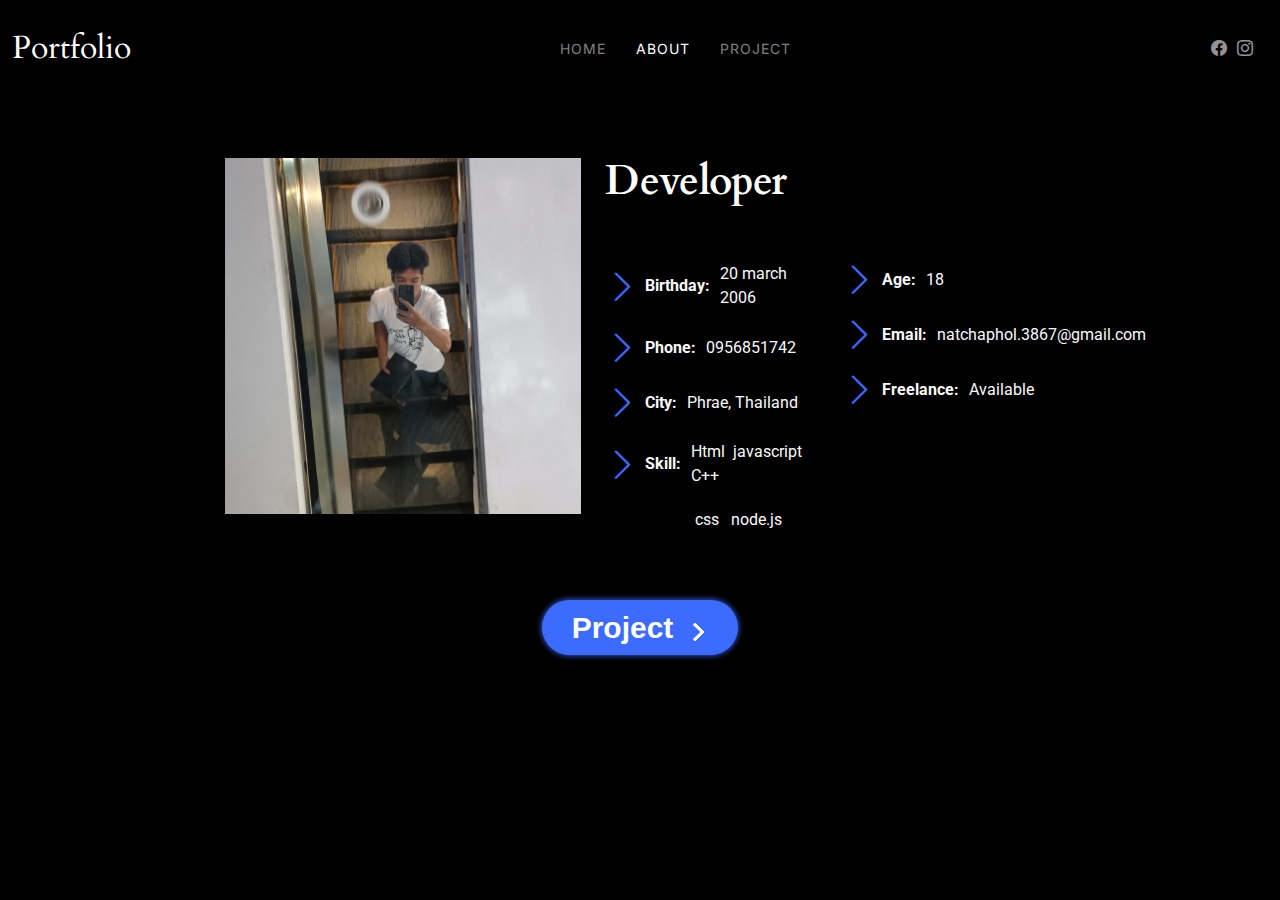
==== about.html @ f7622a94 "main" ====
<!DOCTYPE html>
<html lang="en">

<head>
  <meta charset="utf-8">
  <meta content="width=device-width, initial-scale=1.0" name="viewport">
  <title>Portfolio djuzee</title>
  <link href="assets/img/favicon.png" rel="icon">
  <link href="assets/img/apple-touch-icon.png" rel="apple-touch-icon">

  <link href="https://fonts.googleapis.com" rel="preconnect">
  <link href="https://fonts.gstatic.com" rel="preconnect" crossorigin>
  <link href="https://fonts.googleapis.com/css2?family=Roboto:ital,wght@0,100;0,300;0,400;0,500;0,700;0,900;1,100;1,300;1,400;1,500;1,700;1,900&family=Inter:wght@100;200;300;400;500;600;700;800;900&family=Cardo:ital,wght@0,400;0,700;1,400;1,700&display=swap" rel="stylesheet">

  <link href="assets/vendor/bootstrap/css/bootstrap.min.css" rel="stylesheet">
  <link href="assets/vendor/bootstrap-icons/bootstrap-icons.css" rel="stylesheet">
  <link href="assets/vendor/aos/aos.css" rel="stylesheet">
  <link href="assets/vendor/glightbox/css/glightbox.min.css" rel="stylesheet">
  <link href="assets/vendor/swiper/swiper-bundle.min.css" rel="stylesheet">

  <link href="assets/css/main.css" rel="stylesheet">

</head>

<body class="about-page">

  <header id="header" class="header d-flex align-items-center sticky-top">
    <div class="container-fluid position-relative d-flex align-items-center justify-content-between">

      <a href="index.html" class="logo d-flex align-items-center me-auto me-xl-0">

        <h1 class="sitename">Portfolio</h1>
      </a>

      <nav id="navmenu" class="navmenu">
        <ul>
          <li><a href="index.html">Home<br></a></li>
          <li><a href="about.html" class="active">About</a></li>
          <li><a href="gallery.html"><span>Project</span> </i></a>
        </ul>
        <i class="mobile-nav-toggle d-xl-none bi bi-list"></i>
      </nav>
      <div class="header-social-links">
        <a href="https://www.facebook.com/djuzeeremix/" class="facebook"><i class="bi bi-facebook"></i></a>
        <a href="https://www.instagram.com/djuzee_/" class="instagram"><i class="bi bi-instagram"></i></a>
      </div>
    </div>
  </header>

  <main class="main" >

   
    <section id="about" class="about section">

      <div class="container" data-aos="fade-up" data-aos-delay="100">

        <div class="row gy-4 justify-content-center">
          <div class="col-lg-4">
            <img src="assets/img/profile.webp" class="img-fluid" alt="">
          </div>
          <div class="col-lg-5 content">
            <h2>Developer</h2>
            <p class="fst-italic py-3">
            
            </p>
            <div class="row">
              <div class="col-lg-6">
                <ul>
                  <li><i class="bi bi-chevron-right"></i> <strong>Birthday:</strong> <span>20 march 2006</span></li>
                  <li><i class="bi bi-chevron-right"></i> <strong>Phone:</strong> <span>0956851742</span></li>
                  <li><i class="bi bi-chevron-right"></i> <strong>City:</strong> <span>Phrae, Thailand</span></li>
                  <li><i class="bi bi-chevron-right"></i> <strong>Skill:</strong> <span>Html &nbsp;javascript &nbsp; C++</li>
                  <li> <strong></strong> &nbsp; &nbsp; &nbsp; &nbsp; &nbsp; &nbsp; &nbsp; &nbsp; &nbsp; &nbsp; css  &nbsp; node.js</li>
                </ul>
              </div>
              <div class="col-lg-6">
                <ul>
                  <li><i class="bi bi-chevron-right"></i> <strong>Age:</strong> <span>18</span></li>
                  <li><i class="bi bi-chevron-right"></i> <strong>Email:</strong> <span>natchaphol.3867@gmail.com </span>                 </span></li>
                  <li><i class="bi bi-chevron-right"></i> <strong>Freelance:</strong> <span>Available</span></li>
                </ul>
              </div>
            </div>
            <p class="py-3">
            </p>
            <p class="m-0">
            </p>
          </div>
        </div>

      </div>
    
      <div class="btn-conteiner">
        <a class="btn-content" href="gallery.html" >
          <span class="btn-title">Project</span>
          <span class="icon-arrow">
            <svg width="50px" height="30px" viewBox="0 0 66 43" version="1.1" xmlns="http://www.w3.org/2000/svg" xmlns:xlink="http://www.w3.org/1999/xlink">
              <g id="arrow" stroke="none" stroke-width="1" fill="none" fill-rule="evenodd">
                <path id="arrow-icon-one" d="M40.1543933,3.89485454 L43.9763149,0.139296592 C44.1708311,-0.0518420739 44.4826329,-0.0518571125 44.6771675,0.139262789 L65.6916134,20.7848311 C66.0855801,21.1718824 66.0911863,21.8050225 65.704135,22.1989893 C65.7000188,22.2031791 65.6958657,22.2073326 65.6916762,22.2114492 L44.677098,42.8607841 C44.4825957,43.0519059 44.1708242,43.0519358 43.9762853,42.8608513 L40.1545186,39.1069479 C39.9575152,38.9134427 39.9546793,38.5968729 40.1481845,38.3998695 C40.1502893,38.3977268 40.1524132,38.395603 40.1545562,38.3934985 L56.9937789,21.8567812 C57.1908028,21.6632968 57.193672,21.3467273 57.0001876,21.1497035 C56.9980647,21.1475418 56.9959223,21.1453995 56.9937605,21.1432767 L40.1545208,4.60825197 C39.9574869,4.41477773 39.9546013,4.09820839 40.1480756,3.90117456 C40.1501626,3.89904911 40.1522686,3.89694235 40.1543933,3.89485454 Z" fill="#FFFFFF"></path>
                <path id="arrow-icon-two" d="M20.1543933,3.89485454 L23.9763149,0.139296592 C24.1708311,-0.0518420739 24.4826329,-0.0518571125 24.6771675,0.139262789 L45.6916134,20.7848311 C46.0855801,21.1718824 46.0911863,21.8050225 45.704135,22.1989893 C45.7000188,22.2031791 45.6958657,22.2073326 45.6916762,22.2114492 L24.677098,42.8607841 C24.4825957,43.0519059 24.1708242,43.0519358 23.9762853,42.8608513 L20.1545186,39.1069479 C19.9575152,38.9134427 19.9546793,38.5968729 20.1481845,38.3998695 C20.1502893,38.3977268 20.1524132,38.395603 20.1545562,38.3934985 L36.9937789,21.8567812 C37.1908028,21.6632968 37.193672,21.3467273 37.0001876,21.1497035 C36.9980647,21.1475418 36.9959223,21.1453995 36.9937605,21.1432767 L20.1545208,4.60825197 C19.9574869,4.41477773 19.9546013,4.09820839 20.1480756,3.90117456 C20.1501626,3.89904911 20.1522686,3.89694235 20.1543933,3.89485454 Z" fill="#FFFFFF"></path>
                <path id="arrow-icon-three" d="M0.154393339,3.89485454 L3.97631488,0.139296592 C4.17083111,-0.0518420739 4.48263286,-0.0518571125 4.67716753,0.139262789 L25.6916134,20.7848311 C26.0855801,21.1718824 26.0911863,21.8050225 25.704135,22.1989893 C25.7000188,22.2031791 25.6958657,22.2073326 25.6916762,22.2114492 L4.67709797,42.8607841 C4.48259567,43.0519059 4.17082418,43.0519358 3.97628526,42.8608513 L0.154518591,39.1069479 C-0.0424848215,38.9134427 -0.0453206733,38.5968729 0.148184538,38.3998695 C0.150289256,38.3977268 0.152413239,38.395603 0.154556228,38.3934985 L16.9937789,21.8567812 C17.1908028,21.6632968 17.193672,21.3467273 17.0001876,21.1497035 C16.9980647,21.1475418 16.9959223,21.1453995 16.9937605,21.1432767 L0.15452076,4.60825197 C-0.0425130651,4.41477773 -0.0453986756,4.09820839 0.148075568,3.90117456 C0.150162624,3.89904911 0.152268631,3.89694235 0.154393339,3.89485454 Z" fill="#FFFFFF"></path>
              </g>
            </svg>
          </span> 
        </a>
      </div>
      </div>

    </section>
  </main>

 

  <a href="#" id="scroll-top" class="scroll-top d-flex align-items-center justify-content-center"><i class="bi bi-arrow-up-short"></i></a>


  <script src="assets/vendor/bootstrap/js/bootstrap.bundle.min.js"></script>
  <script src="assets/vendor/php-email-form/validate.js"></script>
  <script src="assets/vendor/aos/aos.js"></script>
  <script src="assets/vendor/glightbox/js/glightbox.min.js"></script>
  <script src="assets/vendor/swiper/swiper-bundle.min.js"></script>

  <script src="assets/js/main.js"></script>

</body>

</html>
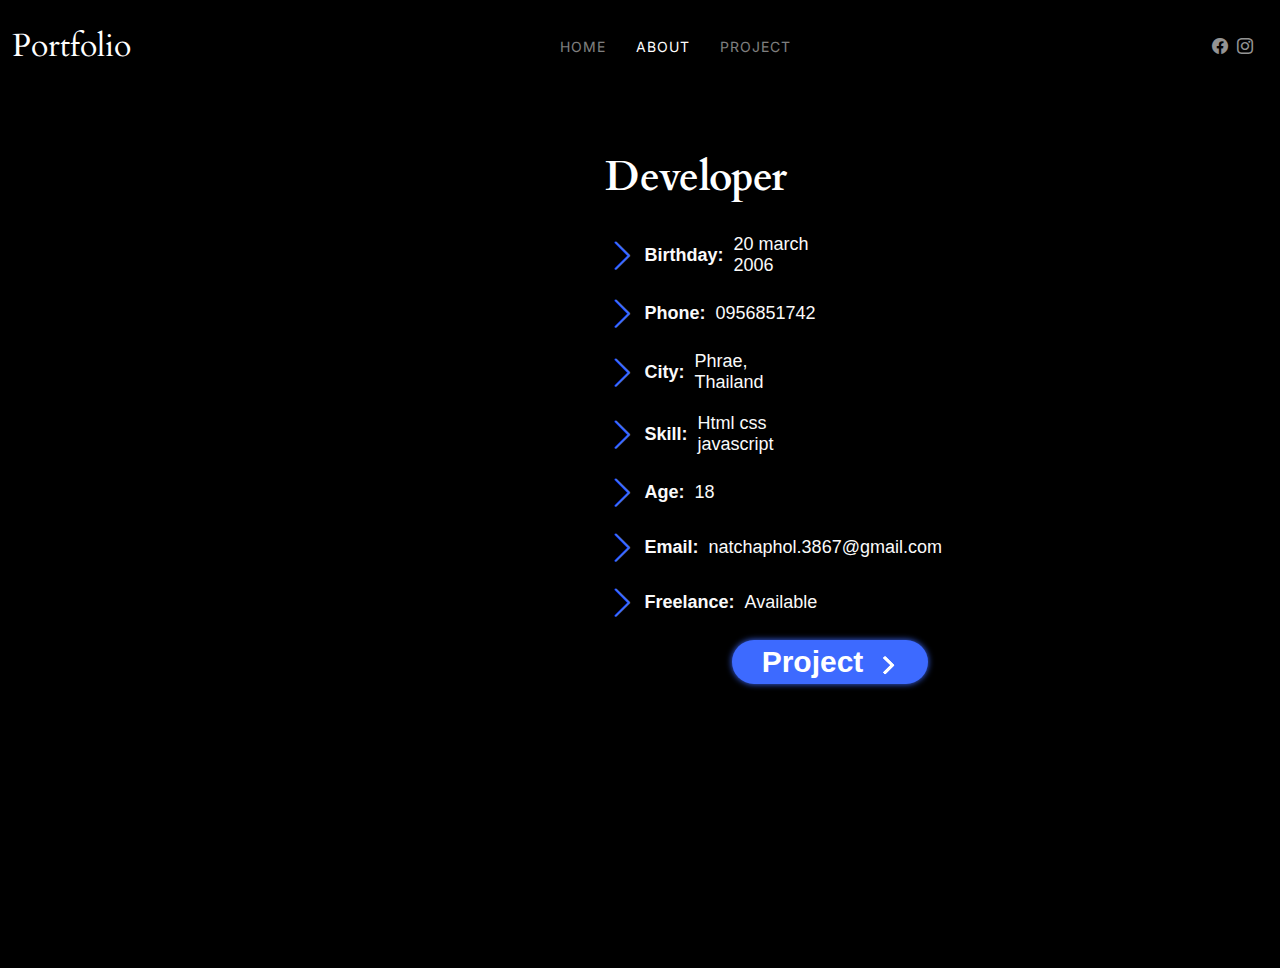
==== commit 83ab27bd: "update" ====
--- a/about.html
+++ b/about.html
@@ -56,7 +56,7 @@
 
         <div class="row gy-4 justify-content-center">
           <div class="col-lg-4">
-            <img src="assets/img/profile.webp" class="img-fluid" alt="">
+            <img src="assets/img/DSC06280.jpg"  class="img-fluid" alt="">
           </div>
           <div class="col-lg-5 content">
             <h2>Developer</h2>
@@ -64,32 +64,19 @@
             
             </p>
             <div class="row">
-              <div class="col-lg-6">
+              <div class="col-lg-6" style="font-size: large;">
                 <ul>
-                  <li><i class="bi bi-chevron-right"></i> <strong>Birthday:</strong> <span>20 march 2006</span></li>
+                  <li><i class="bi bi-chevron-right"></i> <strong >Birthday:</strong> <span>20 march 2006</span></li>
                   <li><i class="bi bi-chevron-right"></i> <strong>Phone:</strong> <span>0956851742</span></li>
                   <li><i class="bi bi-chevron-right"></i> <strong>City:</strong> <span>Phrae, Thailand</span></li>
-                  <li><i class="bi bi-chevron-right"></i> <strong>Skill:</strong> <span>Html &nbsp;javascript &nbsp; C++</li>
-                  <li> <strong></strong> &nbsp; &nbsp; &nbsp; &nbsp; &nbsp; &nbsp; &nbsp; &nbsp; &nbsp; &nbsp; css  &nbsp; node.js</li>
+                  <li><i class="bi bi-chevron-right"></i> <strong>Skill:</strong><br><br> <span>Html css javascript</span></li>
+                    <li><i class="bi bi-chevron-right"></i> <strong>Age:</strong> <span>18</span></li>
+                    <li><i class="bi bi-chevron-right"></i> <strong>Email:</strong> <span>natchaphol.3867@gmail.com </span>                 </span></li>
+                    <li><i class="bi bi-chevron-right"></i> <strong>Freelance:</strong> <span>Available</span></li>
                 </ul>
-              </div>
-              <div class="col-lg-6">
-                <ul>
-                  <li><i class="bi bi-chevron-right"></i> <strong>Age:</strong> <span>18</span></li>
-                  <li><i class="bi bi-chevron-right"></i> <strong>Email:</strong> <span>natchaphol.3867@gmail.com </span>                 </span></li>
-                  <li><i class="bi bi-chevron-right"></i> <strong>Freelance:</strong> <span>Available</span></li>
-                </ul>
-              </div>
-            </div>
-            <p class="py-3">
-            </p>
-            <p class="m-0">
-            </p>
-          </div>
-        </div>
 
       </div>
-    
+    <br><br>
       <div class="btn-conteiner">
         <a class="btn-content" href="gallery.html" >
           <span class="btn-title">Project</span>
@@ -105,6 +92,12 @@
         </a>
       </div>
       </div>
+   <br><br><br>
+   <br><br><br>
+   <br><br><br>
+   <br><br><br>
+   <br><br><br>
+   <br>
 
     </section>
   </main>
--- a/assets/css/main.css
+++ b/assets/css/main.css
@@ -23,7 +23,7 @@
   --default-color: #fafafa; /* Default color used for the majority of the text content across the entire website */
   --heading-color: #ffffff; /* Color for headings, subheadings and title throughout the website */
   --accent-color: rgb(61, 106, 255); /* Accent color that represents your brand on the website. It's used for buttons, links, and other elements that need to stand out */
-  --surface-color: #1a1a1a; /* The surface color is used as a background of boxed elements within sections, such as cards, icon boxes, or other elements that require a visual separation from the global background. */
+  --surface-color: #000000; /* The surface color is used as a background of boxed elements within sections, such as cards, icon boxes, or other elements that require a visual separation from the global background. */
   --contrast-color: #ffffff; /* Contrast color for text, ensuring readability against backgrounds of accent, heading, or default colors. */
 }
 
@@ -31,21 +31,21 @@
 :root {
   --nav-color: rgba(255, 255, 255, 0.5);  /* The default color of the main navmenu links */
   --nav-hover-color: #ffffff; /* Applied to main navmenu links when they are hovered over or active */
-  --nav-mobile-background-color: #1a1a1a; /* Used as the background color for mobile navigation menu */
-  --nav-dropdown-background-color: #1a1a1a; /* Used as the background color for dropdown items that appear when hovering over primary navigation items */
-  --nav-dropdown-color: rgba(255, 255, 255, 0.5); /* Used for navigation links of the dropdown items in the navigation menu. */
+  --nav-mobile-background-color: #000000; /* Used as the background color for mobile navigation menu */
+  --nav-dropdown-background-color: #000000; /* Used as the background color for dropdown items that appear when hovering over primary navigation items */
+  --nav-dropdown-color: rgba(0, 0, 0, 0.5); /* Used for navigation links of the dropdown items in the navigation menu. */
   --nav-dropdown-hover-color: #ffffff; /* Similar to --nav-hover-color, this color is applied to dropdown navigation links when they are hovered over. */
 }
 
 /* Color Presets - These classes override global colors when applied to any section or element, providing reuse of the sam color scheme. */
 
 .light-background {
-  --background-color: #1a1a1a;
-  --surface-color: #343434;
+  --background-color: #000000;
+  --surface-color: #000000;
 }
 
 .dark-background {
-  --background-color: #060606;
+  --background-color: #000000;
   --default-color: #ffffff;
   --heading-color: #ffffff;
   --surface-color: #252525;
@@ -1582,4 +1582,85 @@
     outline: 0.2em solid var(--color-background);
     outline-offset: 0;
   }
+}
+
+/* =============================================================================
+   HTML5 CSS Reset Minified - Eric Meyer
+   ========================================================================== */
+
+   html,body,div,span,object,iframe,h1,h2,h3,h4,h5,h6,p,blockquote,pre,abbr,address,cite,code,del,dfn,em,img,ins,kbd,q,samp,small,strong,sub,sup,var,b,i,dl,dt,dd,ol,ul,li,fieldset,form,label,legend,table,caption,tbody,tfoot,thead,tr,th,td,article,aside,canvas,details,figcaption,figure,footer,header,hgroup,menu,nav,section,summary,time,mark,audio,video{margin:0;padding:0;border:0;outline:0;font-size:100%;vertical-align:baseline;background:transparent}
+   body{line-height:1}
+   article,aside,details,figcaption,figure,footer,header,hgroup,menu,nav,section{display:block}
+   nav ul{list-style:none}
+   blockquote,q{quotes:none}
+   blockquote:before,blockquote:after,q:before,q:after{content:none}
+   a{margin:0;padding:0;font-size:100%;vertical-align:baseline;background:transparent;text-decoration:none}
+   mark{background-color:#ff9;color:#000;font-style:italic;font-weight:bold}
+   del{text-decoration:line-through}
+   abbr[title],dfn[title]{border-bottom:1px dotted;cursor:help}
+   table{border-collapse:collapse;border-spacing:0}
+   hr{display:block;height:1px;border:0;border-top:1px solid #ccc;margin:1em 0;padding:0}
+   input,select{vertical-align:middle}
+   li{list-style:none}
+   
+   
+   /* =============================================================================
+      My CSS
+      ========================================================================== */
+   
+   /* ---- base ---- */
+   
+   html,body{ 
+     width:100%;
+     height:100%;
+     background:#111;
+   }
+   
+   html{
+     -webkit-tap-highlight-color: rgba(0, 0, 0, 0);
+   }
+   
+   body{
+     font:normal 75% Arial, Helvetica, sans-serif;
+   }
+   
+   canvas{
+     display:block;
+     vertical-align:bottom;
+   }
+   
+
+#particles-js {
+  position: fixed;
+  top: 0;
+  left: 0;
+  width: 100%;
+  height: 100%;
+  z-index: 1; 
+  background-color: #000;
+}
+
+.main {
+  position:static;
+  z-index: 2; 
+ top: 0;
+ left: 0;
+}
+.container{
+  position: static;
+  z-index: 2;
+
+}
+
+body, html {
+  margin: 0;
+  padding: 0;
+  width: 100%;
+  height: 100%;
+}
+
+footer {
+  margin: 0;
+  padding: 0;
+  height: 0;
 }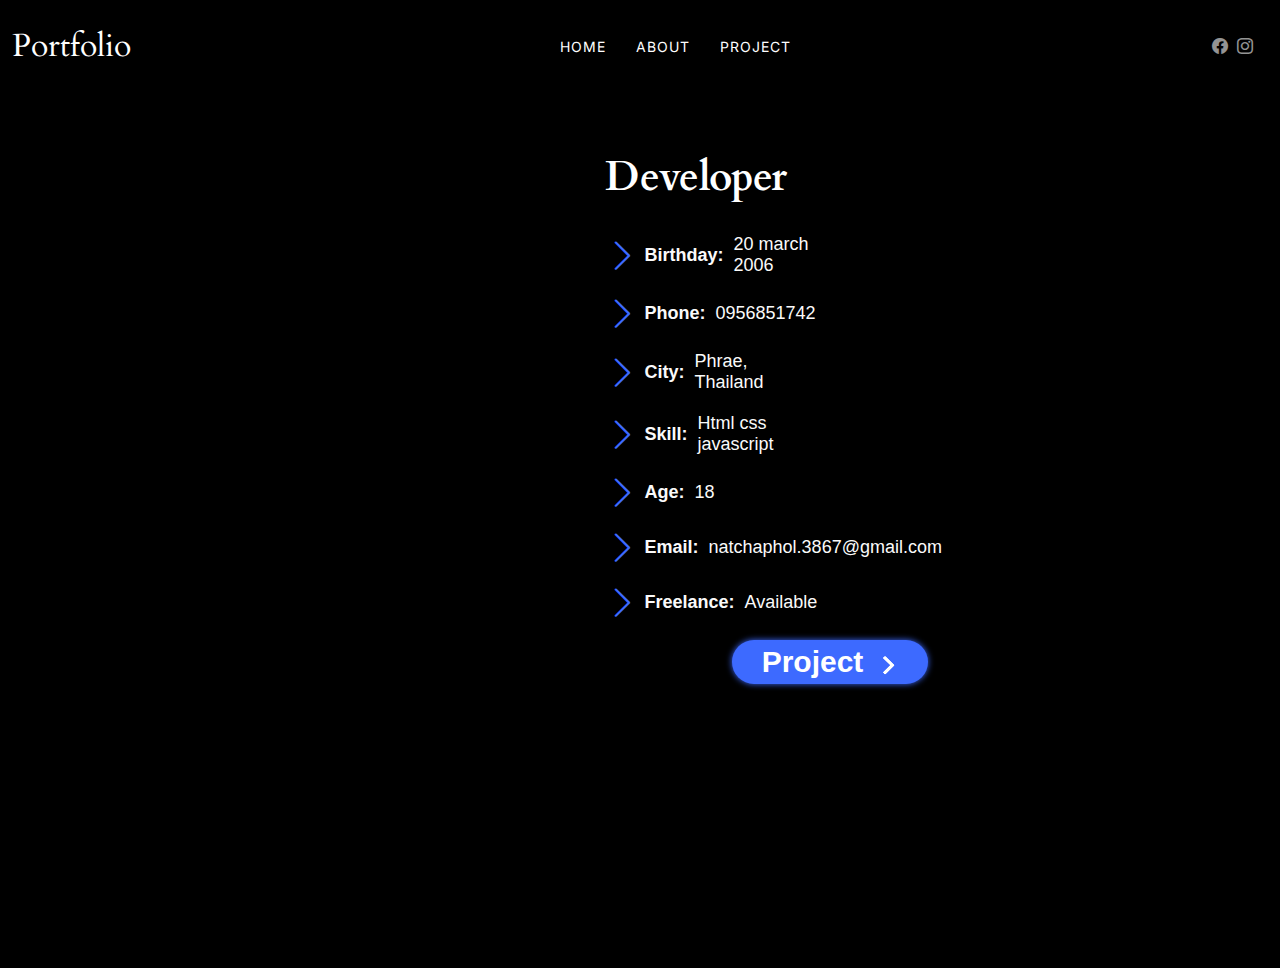
==== commit dd716177: "Update about.html" ====
--- a/about.html
+++ b/about.html
@@ -34,9 +34,9 @@
 
       <nav id="navmenu" class="navmenu">
         <ul>
-          <li><a href="index.html">Home<br></a></li>
+          <li><a href="index.html" class="active">Home<br></a></li>
           <li><a href="about.html" class="active">About</a></li>
-          <li><a href="gallery.html"><span>Project</span> </i></a>
+          <li><a href="gallery.html" class="active"><span>Project</span> </i></a>
         </ul>
         <i class="mobile-nav-toggle d-xl-none bi bi-list"></i>
       </nav>
@@ -117,4 +117,4 @@
 
 </body>
 
-</html>+</html>
